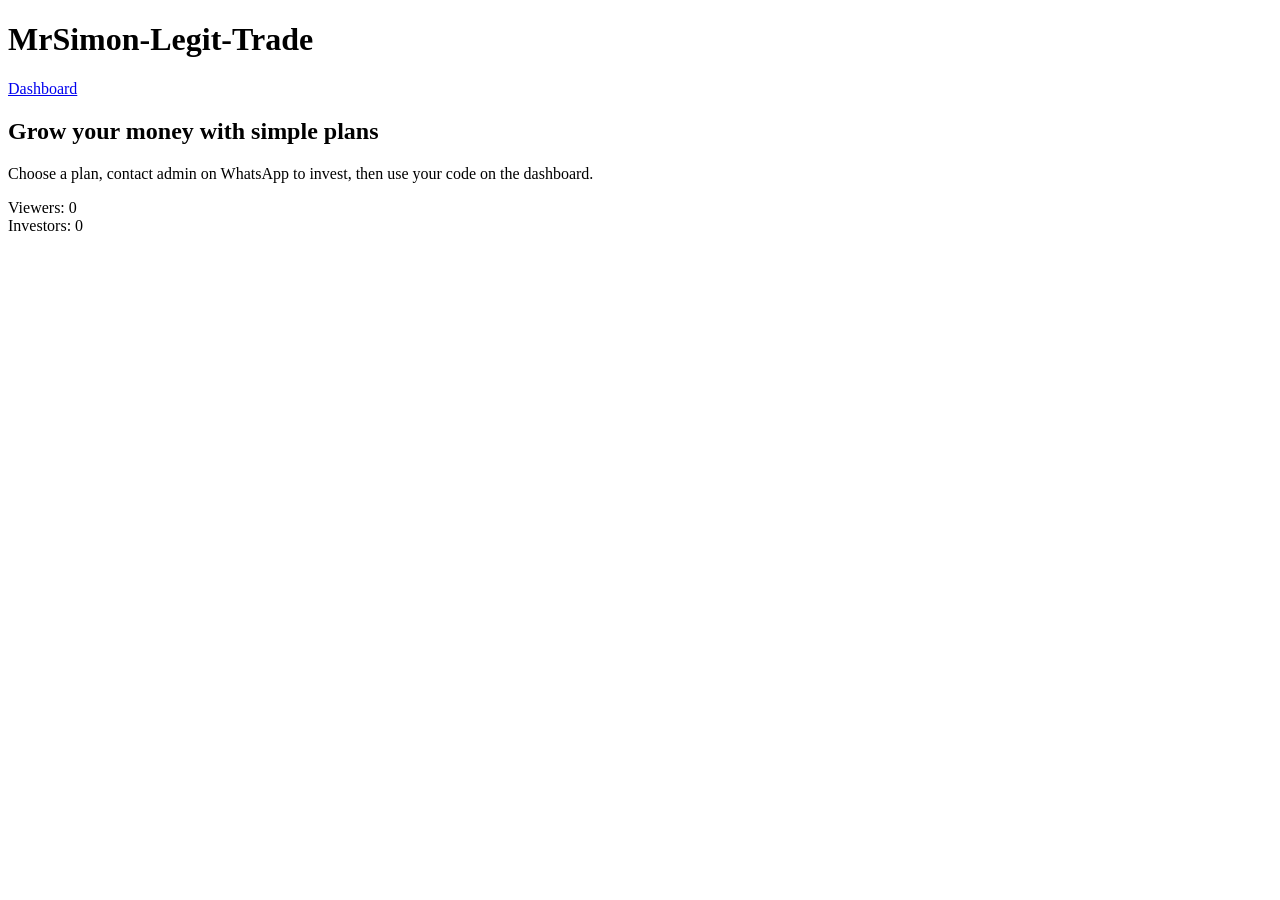
==== index.html @ 0f5fc234 "Add files via upload" ====
<!doctype html>
<html lang="en">
<head>
  <meta charset="utf-8" />
  <meta name="viewport" content="width=device-width,initial-scale=1" />
  <title>Mini Investment Platform</title>
  <link rel="stylesheet" href="css/style.css">
</head>
<body>
  <header class="site-header">
    <h1 class="brand">MrSimon-Legit-Trade </h1>
    <nav>
      <a class="nav-link" href="dashboard.html">Dashboard</a>
    </nav>
  </header>

  <main class="container">
    <section class="hero">
      <h2>Grow your money with simple plans</h2>
      <p>Choose a plan, contact admin on WhatsApp to invest, then use your code on the dashboard.</p>
      <div class="live-stats">
        <div>Viewers: <span id="viewerCount">0</span></div>
        <div>Investors: <span id="investorCount">0</span></div>
      </div>
    </section>

    <section class="plans" id="plans">
      <!-- plan cards inserted by JS -->
    </section>
  </main>

  <div id="notif" class="notif" aria-live="polite"></div>

  <script src="js/data.js"></script>
  <script src="js/main.js"></script>
</body>
</html>
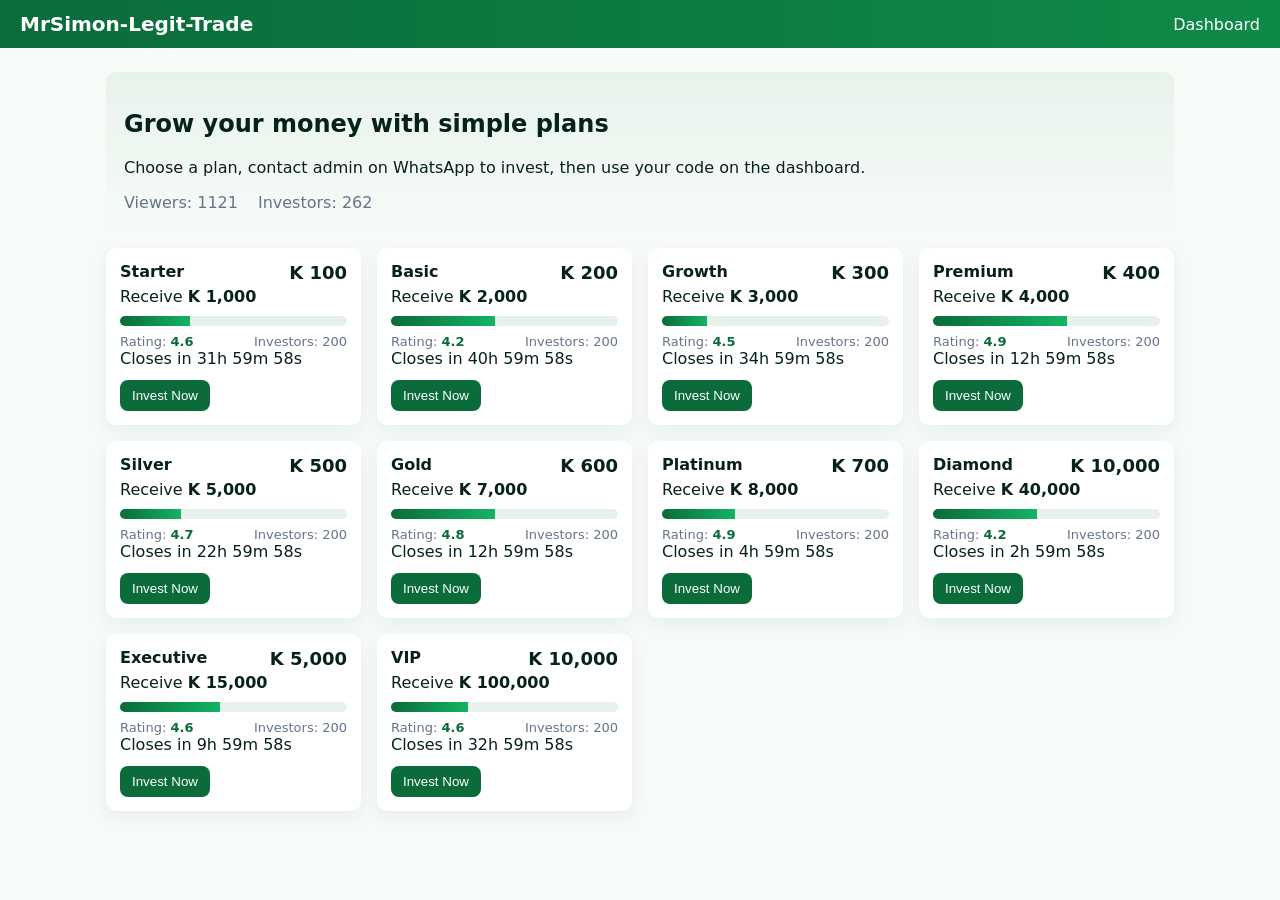
==== commit b12bd6f6: "Add files via upload" ====
--- a/index.html
+++ b/index.html
@@ -4,7 +4,7 @@
   <meta charset="utf-8" />
   <meta name="viewport" content="width=device-width,initial-scale=1" />
   <title>Mini Investment Platform</title>
-  <link rel="stylesheet" href="css/style.css">
+  <link rel="stylesheet" href="style.css">
 </head>
 <body>
   <header class="site-header">
@@ -31,7 +31,7 @@
 
   <div id="notif" class="notif" aria-live="polite"></div>
 
-  <script src="js/data.js"></script>
-  <script src="js/main.js"></script>
+  <script src="data.js"></script>
+  <script src="main.js"></script>
 </body>
 </html>
--- a/style.css
+++ b/style.css
@@ -0,0 +1,33 @@
+:root{
+  --accent:#0b6b3a;
+  --muted:#64748b;
+  --card:#ffffff;
+  --bg:#f6fbf7;
+}
+*{box-sizing:border-box}
+body{font-family:Inter,system-ui,Segoe UI,Roboto,Arial;background:var(--bg);margin:0;color:#07221a}
+.site-header{display:flex;justify-content:space-between;align-items:center;padding:12px 20px;background:linear-gradient(90deg,var(--accent),#0e8a48);color:#fff}
+.brand{margin:0;font-size:20px}
+.nav-link{color:#fff;text-decoration:none}
+.container{max-width:1100px;margin:24px auto;padding:0 16px}
+.hero{background:linear-gradient(180deg,rgba(11,107,58,0.06),transparent);padding:18px;border-radius:10px;margin-bottom:18px}
+.live-stats{display:flex;gap:20px;margin-top:10px;color:var(--muted)}
+.plans{display:grid;grid-template-columns:repeat(auto-fit,minmax(220px,1fr));gap:16px;margin-top:18px}
+.card{background:var(--card);padding:14px;border-radius:10px;box-shadow:0 6px 18px rgba(2,30,13,0.06)}
+.card.small{display:flex;gap:8px;align-items:center}
+.card .title{font-weight:600;margin-bottom:6px}
+.plan-amount{font-size:18px;font-weight:700}
+.progress{height:10px;background:#e6f2ea;border-radius:999px;overflow:hidden;margin-top:10px}
+.progress > i{display:block;height:100%;background:linear-gradient(90deg,var(--accent),#13b463);width:0%;transition:width 1s ease}
+.meta{display:flex;justify-content:space-between;font-size:13px;color:var(--muted);margin-top:8px}
+.plan-card .cta{margin-top:12px;display:flex;gap:8px}
+.btn{background:var(--accent);color:#fff;padding:8px 12px;border-radius:8px;border:0;cursor:pointer}
+.btn.ghost{background:transparent;color:var(--accent);border:1px solid rgba(11,107,58,0.12)}
+.notif{position:fixed;left:16px;bottom:16px;background:#fff;padding:10px 14px;border-radius:8px;box-shadow:0 8px 30px rgba(2,30,13,0.08);min-width:220px;display:none}
+.count{font-weight:700;color:var(--accent)}
+.dashboard .result{margin-top:12px}
+.invalid{margin-top:12px;color:#8b1a1a;background:#fff0f0}
+input#codeInput{flex:1;padding:10px;border-radius:8px;border:1px solid #e6edf0}
+button#checkBtn{padding:10px;border-radius:8px;border:0;background:var(--accent);color:#fff}
+.actions{margin-top:12px}
+@media(max-width:520px){.live-stats{flex-direction:column;gap:6px}}
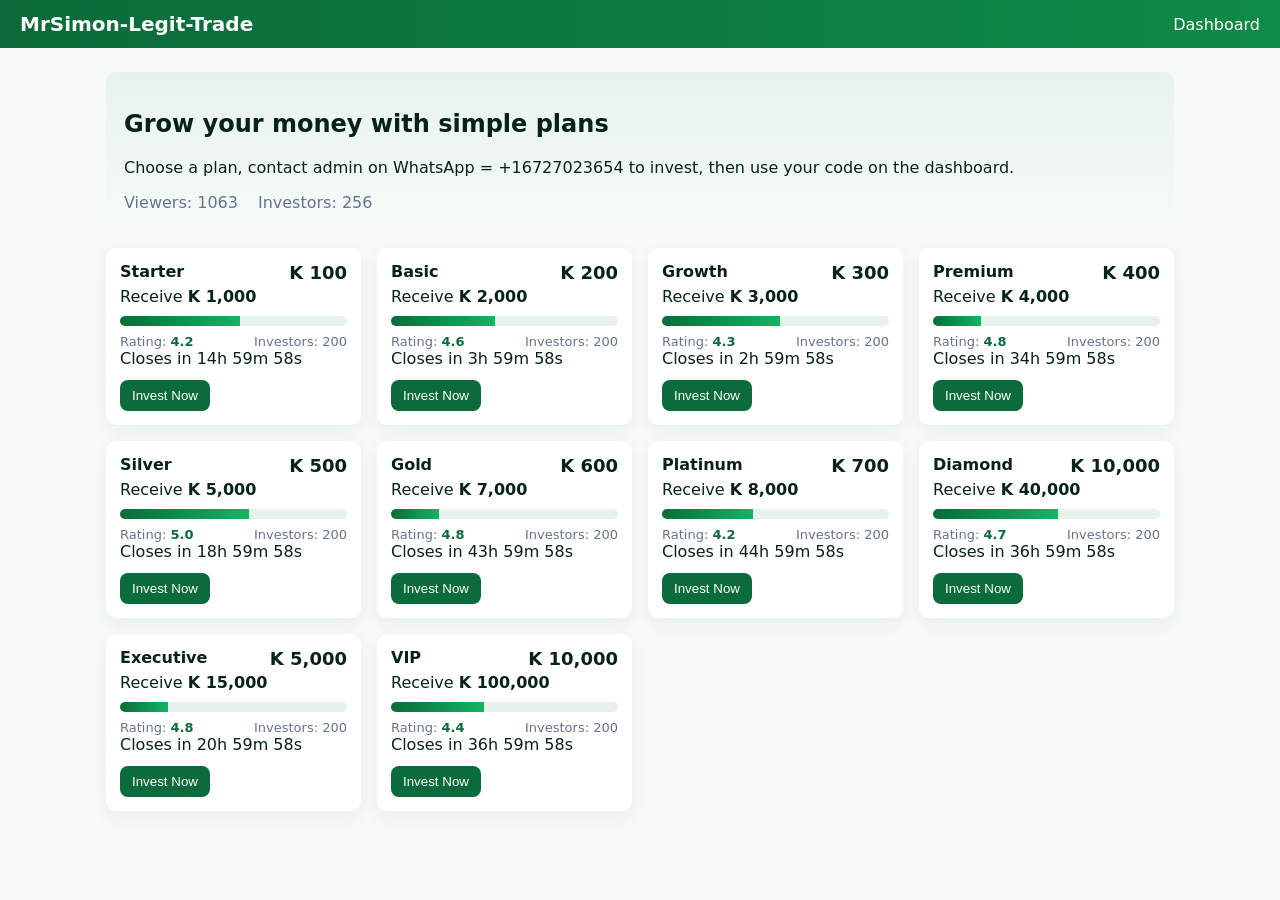
==== commit 9a689f75: "Add files via upload" ====
--- a/index.html
+++ b/index.html
@@ -17,7 +17,7 @@
   <main class="container">
     <section class="hero">
       <h2>Grow your money with simple plans</h2>
-      <p>Choose a plan, contact admin on WhatsApp to invest, then use your code on the dashboard.</p>
+      <p>Choose a plan, contact admin on WhatsApp = +16727023654 to invest, then use your code on the dashboard.</p>
       <div class="live-stats">
         <div>Viewers: <span id="viewerCount">0</span></div>
         <div>Investors: <span id="investorCount">0</span></div>
